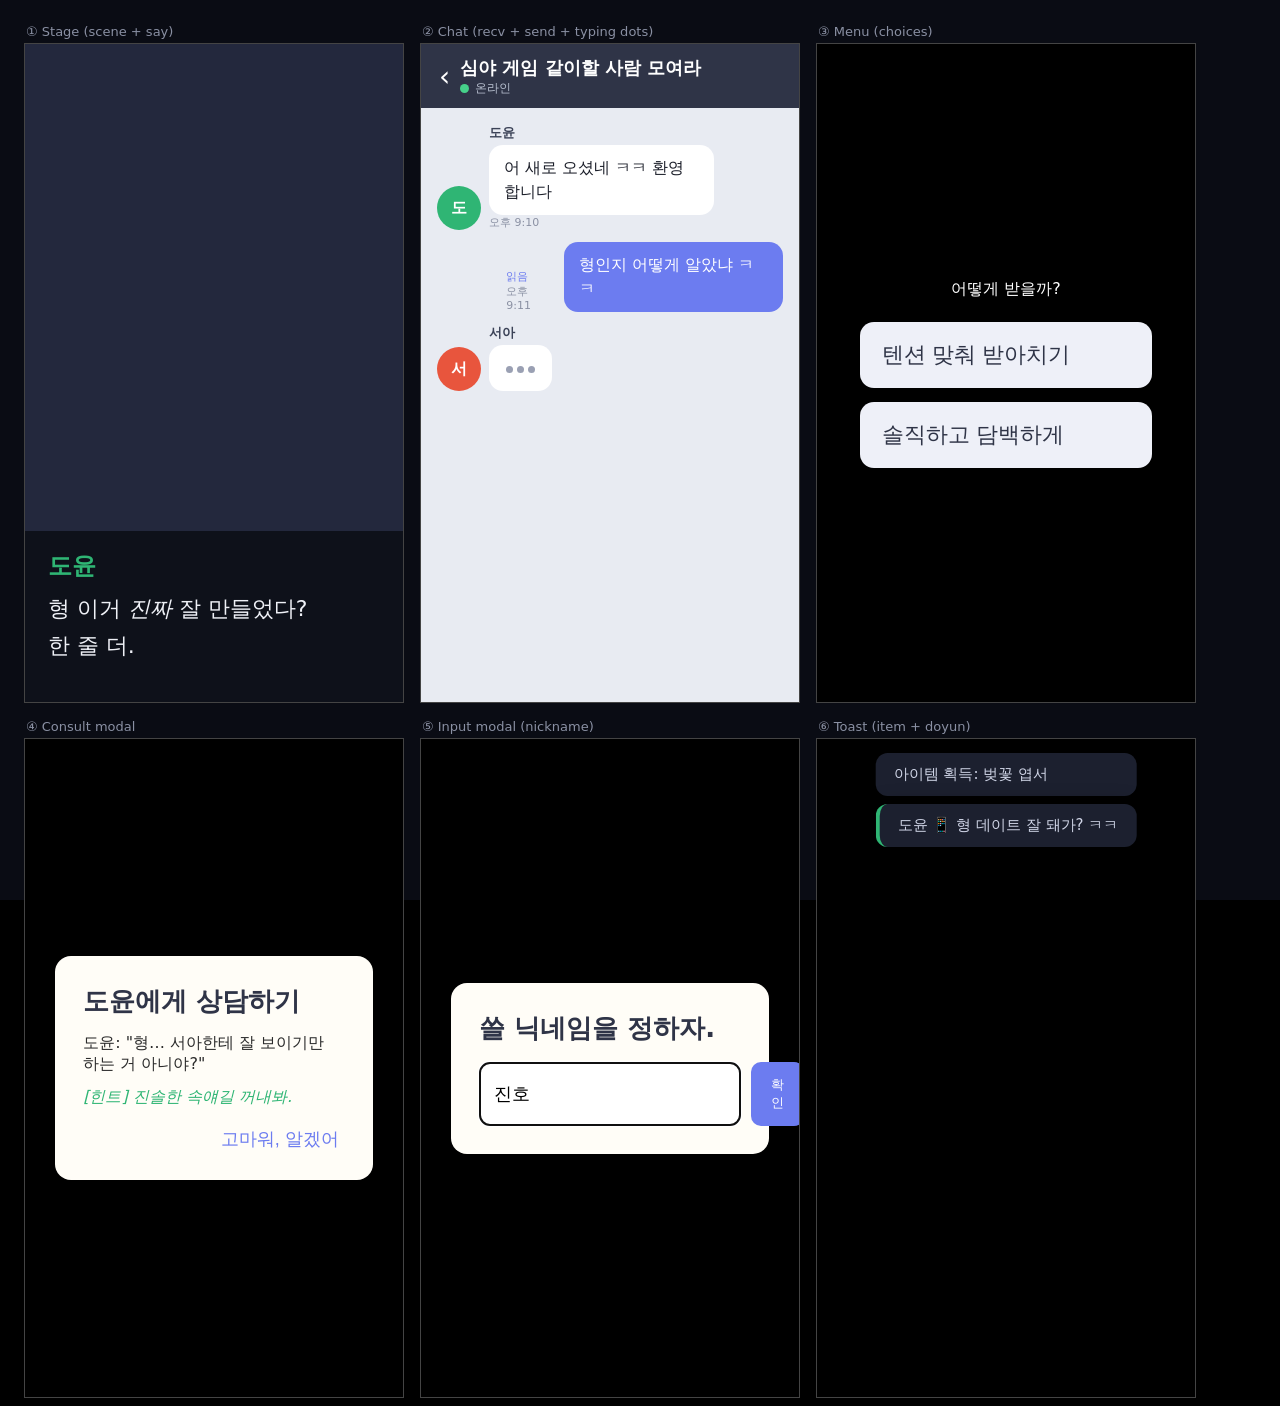
==== web/_grounding.html @ 4904e9f7 "feat(web): vercel config, README, and visual grounding harness Add deploy config (vercel.json: clean" ====
<!doctype html>
<html lang="ko">
<head>
  <meta charset="utf-8">
  <title>Visual Grounding Harness</title>
  <link rel="stylesheet" href="style.css">
  <style>
    body { background: #0a0c14; padding: 16px; }
    .harness { display: flex; flex-wrap: wrap; }
    .frame-wrap { display: inline-block; vertical-align: top; margin: 8px; }
    .frame-label { color: #8a90a3; font-size: 13px; font-family: system-ui, sans-serif;
      margin-bottom: 4px; padding-left: 2px; }
    .frame { position: relative; width: 380px; height: 660px; overflow: hidden;
      border: 1px solid #444; display: inline-block; vertical-align: top; background: #15171f; }
    /* ensure absolute children (choices/overlay/toast) stay inside the frame */
    .frame #choices, .frame #overlay { position: absolute; }
    .frame #toast { position: absolute; top: 14px; left: 50%; transform: translateX(-50%);
      width: max-content; }
  </style>
</head>
<body>
<div class="harness" id="harness"></div>

<script type="module">
import { MASIL, CHAT_AVATARS } from './src/theme.js';
import { makeStage }   from './src/ui/stage.js';
import { makeChat }    from './src/ui/chat.js';
import { makeMenu }    from './src/ui/menu.js';
import { makeOverlay } from './src/ui/overlay.js';

// ── helpers ────────────────────────────────────────────────────────────────

function makeFrame(harness, label, innerHTML) {
  const wrap = document.createElement('div');
  wrap.className = 'frame-wrap';
  const lbl = document.createElement('div');
  lbl.className = 'frame-label';
  lbl.textContent = label;
  const frame = document.createElement('div');
  frame.className = 'frame';
  frame.innerHTML = innerHTML;
  wrap.appendChild(lbl);
  wrap.appendChild(frame);
  harness.appendChild(wrap);
  return frame;
}

const harness = document.getElementById('harness');

// ── 1. Stage ───────────────────────────────────────────────────────────────
(async () => {
  const frame = makeFrame(harness, '① Stage (scene + say)', `
    <div id="stage"></div>
    <div id="textbox"><div id="name"></div><div id="line"></div></div>
  `);

  let backgrounds = { room: '#1a2a3a' };
  try {
    const ep1 = await fetch('./data/ep1.json').then(r => r.json());
    if (ep1.backgrounds) backgrounds = ep1.backgrounds;
  } catch (_) {}

  const st = makeStage(frame, backgrounds);
  st.scene({ bg: 'room' });
  // don't await — let the Promise pend; we just want the rendered state
  st.say({
    who: 'd',
    name: '도윤',
    color: '#2fb574',
    text: '형 이거 {i}진짜{/i} 잘 만들었다?{p}한 줄 더.',
  });
})();

// ── 2. Chat ────────────────────────────────────────────────────────────────
(async () => {
  const frame = makeFrame(harness, '② Chat (recv + send + typing dots)', `
    <div id="chat" class="hidden"></div>
  `);

  const c = makeChat(frame, { MASIL, CHAT_AVATARS, AVATAR_FILES: {} });
  c.open({ room: '심야 게임 같이할 사람 모여라' });
  await c.recv({ name: '도윤', text: '어 새로 오셨네 ㅋㅋ 환영합니다' });
  await c.send({ text: '형인지 어떻게 알았냐 ㅋㅋ' });
  // NOT awaited — leaves typing-dots bubble visible in the screenshot
  c.recv({ name: '서아', text: '...' });
})();

// ── 3. Menu ────────────────────────────────────────────────────────────────
(() => {
  const frame = makeFrame(harness, '③ Menu (choices)', `
    <div id="stage"></div>
    <div id="choices" class="hidden"></div>
  `);

  // don't await the returned Promise — just render
  makeMenu(frame).menu({
    prompt: '어떻게 받을까?',
    choices: ['텐션 맞춰 받아치기', '솔직하고 담백하게'],
  });
})();

// ── 4. Consult modal ───────────────────────────────────────────────────────
(() => {
  const frame = makeFrame(harness, '④ Consult modal', `
    <div id="stage"></div>
    <div id="overlay" class="hidden"></div>
    <div id="toast"></div>
  `);

  makeOverlay(frame).consult({
    who: 'seoa',
    line: '형… 서아한테 잘 보이기만 하는 거 아니야?',
    hint: '[힌트] 진솔한 속얘길 꺼내봐.',
  });
})();

// ── 5. Input modal ─────────────────────────────────────────────────────────
(() => {
  const frame = makeFrame(harness, '⑤ Input modal (nickname)', `
    <div id="stage"></div>
    <div id="choices" class="hidden"></div>
    <div id="overlay" class="hidden"></div>
  `);

  makeMenu(frame).input({ prompt: '쓸 닉네임을 정하자.', def: '진호', max: 12 });
})();

// ── 6. Toast ───────────────────────────────────────────────────────────────
(() => {
  const frame = makeFrame(harness, '⑥ Toast (item + doyun)', `
    <div id="stage"></div>
    <div id="overlay" class="hidden"></div>
    <div id="toast"></div>
  `);

  const o = makeOverlay(frame);
  o.toast({ kind: 'item',   text: '아이템 획득: 벚꽃 엽서' });
  o.toast({ kind: 'doyun',  text: '형 데이트 잘 돼가? ㅋㅋ' });
})();
</script>
</body>
</html>
---- web/style.css ----
:root { --bg:#15171f; --ink:#eef0f6; }
* { box-sizing: border-box; margin: 0; }
html, body { height: 100%; background:#000; color:var(--ink);
  font-family: "Pretendard", system-ui, "Apple SD Gothic Neo", "Malgun Gothic", sans-serif; }
#game { position: relative; width: 100vw; height: 100vh; max-width: calc(100vh * 16 / 9);
  margin: 0 auto; overflow: hidden; }
#stage { position:absolute; inset:0; transition: background-color .4s ease; background:#000; }
.hidden { display:none !important; }
#textbox { position:absolute; left:0; right:0; bottom:0; min-height:26%;
  background:#0b0d14d9; padding: 5% 6% 6%; cursor:pointer; }
#name { font-weight:700; font-size: clamp(16px,2.6vw,24px); margin-bottom:.4em; }
#line { font-size: clamp(15px,2.4vw,22px); line-height:1.65; white-space:pre-wrap; }
#choices { position:absolute; inset:0; display:flex; flex-direction:column; justify-content:center;
  align-items:center; gap:14px; background:#0008; padding:8%; }
#choices button { width:min(680px,92%); padding:18px 22px; font-size: clamp(15px,2.3vw,22px);
  border:0; border-radius:14px; background:#eef0f8; color:#2f3447; cursor:pointer; text-align:left; }
#choices button:hover { background:#dfe3f6; }
#toast { position:absolute; top:14px; left:50%; transform:translateX(-50%); display:flex;
  flex-direction:column; gap:8px; pointer-events:none; z-index:90; }
.toast-item { background:#1f2333ee; color:#cfd4e6; padding:12px 18px; border-radius:12px;
  font-size:15px; box-shadow:0 6px 24px #0007; }
.toast-doyun { border-left:4px solid #2fb574; }

/* ── Task 10: 마실 채팅 UI ── */
#chat { position:absolute; inset:0; background:#e8ebf2; display:flex; flex-direction:column; z-index:50; }
#chat .topbar { height:64px; background:#2f3447; color:#fff; display:flex; align-items:center;
  gap:10px; padding:0 18px; flex:0 0 auto; }
#chat .topbar .room { font-weight:700; font-size:18px; }
#chat .topbar .sub { color:#b8c0d0; font-size:12px; display:flex; align-items:center; gap:6px; }
#chat .topbar .dot { width:9px; height:9px; border-radius:50%; background:#46d18a; display:inline-block; }
#chat .log { flex:1 1 auto; overflow-y:auto; padding:16px; display:flex; flex-direction:column; gap:12px; }
.bubble-row { display:flex; gap:8px; align-items:flex-end; max-width:80%; }
.bubble-row.left { align-self:flex-start; }
.bubble-row.right { align-self:flex-end; flex-direction:row-reverse; }
.avatar { width:44px; height:44px; border-radius:50%; flex:0 0 auto; display:flex;
  align-items:center; justify-content:center; color:#fff; font-weight:700; background-size:cover; }
.bubble { padding:11px 15px; border-radius:14px; font-size:16px; line-height:1.5; word-break:break-word; }
.left .bubble { background:#fff; color:#1c1f2a; }
.right .bubble { background:#6c7cf0; color:#fff; }
.meta { font-size:11px; color:#8a90a3; align-self:flex-end; }
.right .meta .read { color:#6c7cf0; }
.sender { font-size:13px; color:#3b4257; font-weight:700; margin-bottom:3px; }
.typing span { display:inline-block; width:7px; height:7px; margin:0 2px; border-radius:50%;
  background:#9aa0b3; animation: blink 1.2s infinite; }
.typing span:nth-child(2){animation-delay:.18s} .typing span:nth-child(3){animation-delay:.36s}
@keyframes blink { 0%,100%{opacity:.35} 50%{opacity:1} }

/* ── Task 11: 모달/입력/오버레이 UI ── */
#overlay { position:absolute; inset:0; background:#000a; display:flex; align-items:center;
  justify-content:center; z-index:70; padding:8%; }
.modal { background:#fffdf7; color:#2b2b2b; border-radius:16px; padding:28px; max-width:760px; width:100%; }
.modal h3 { color:#2f3447; margin-bottom:14px; font-size:clamp(18px,3vw,26px); }
.modal .hint { color:#2fb574; font-style:italic; margin-top:12px; white-space:pre-wrap; }
.modal .close { margin-top:18px; float:right; border:0; background:none; color:#6c7cf0;
  font-size:18px; cursor:pointer; }
.input-row { display:flex; gap:10px; margin-top:16px; }
.input-row input { flex:1; padding:14px; font-size:18px; border:1px solid #ccd; border-radius:10px; }
.input-row button { padding:14px 20px; border:0; border-radius:10px; background:#6c7cf0; color:#fff; cursor:pointer; }
.map-interstitial { background:#1b1f2e; color:#cfd4e6; text-align:center; }
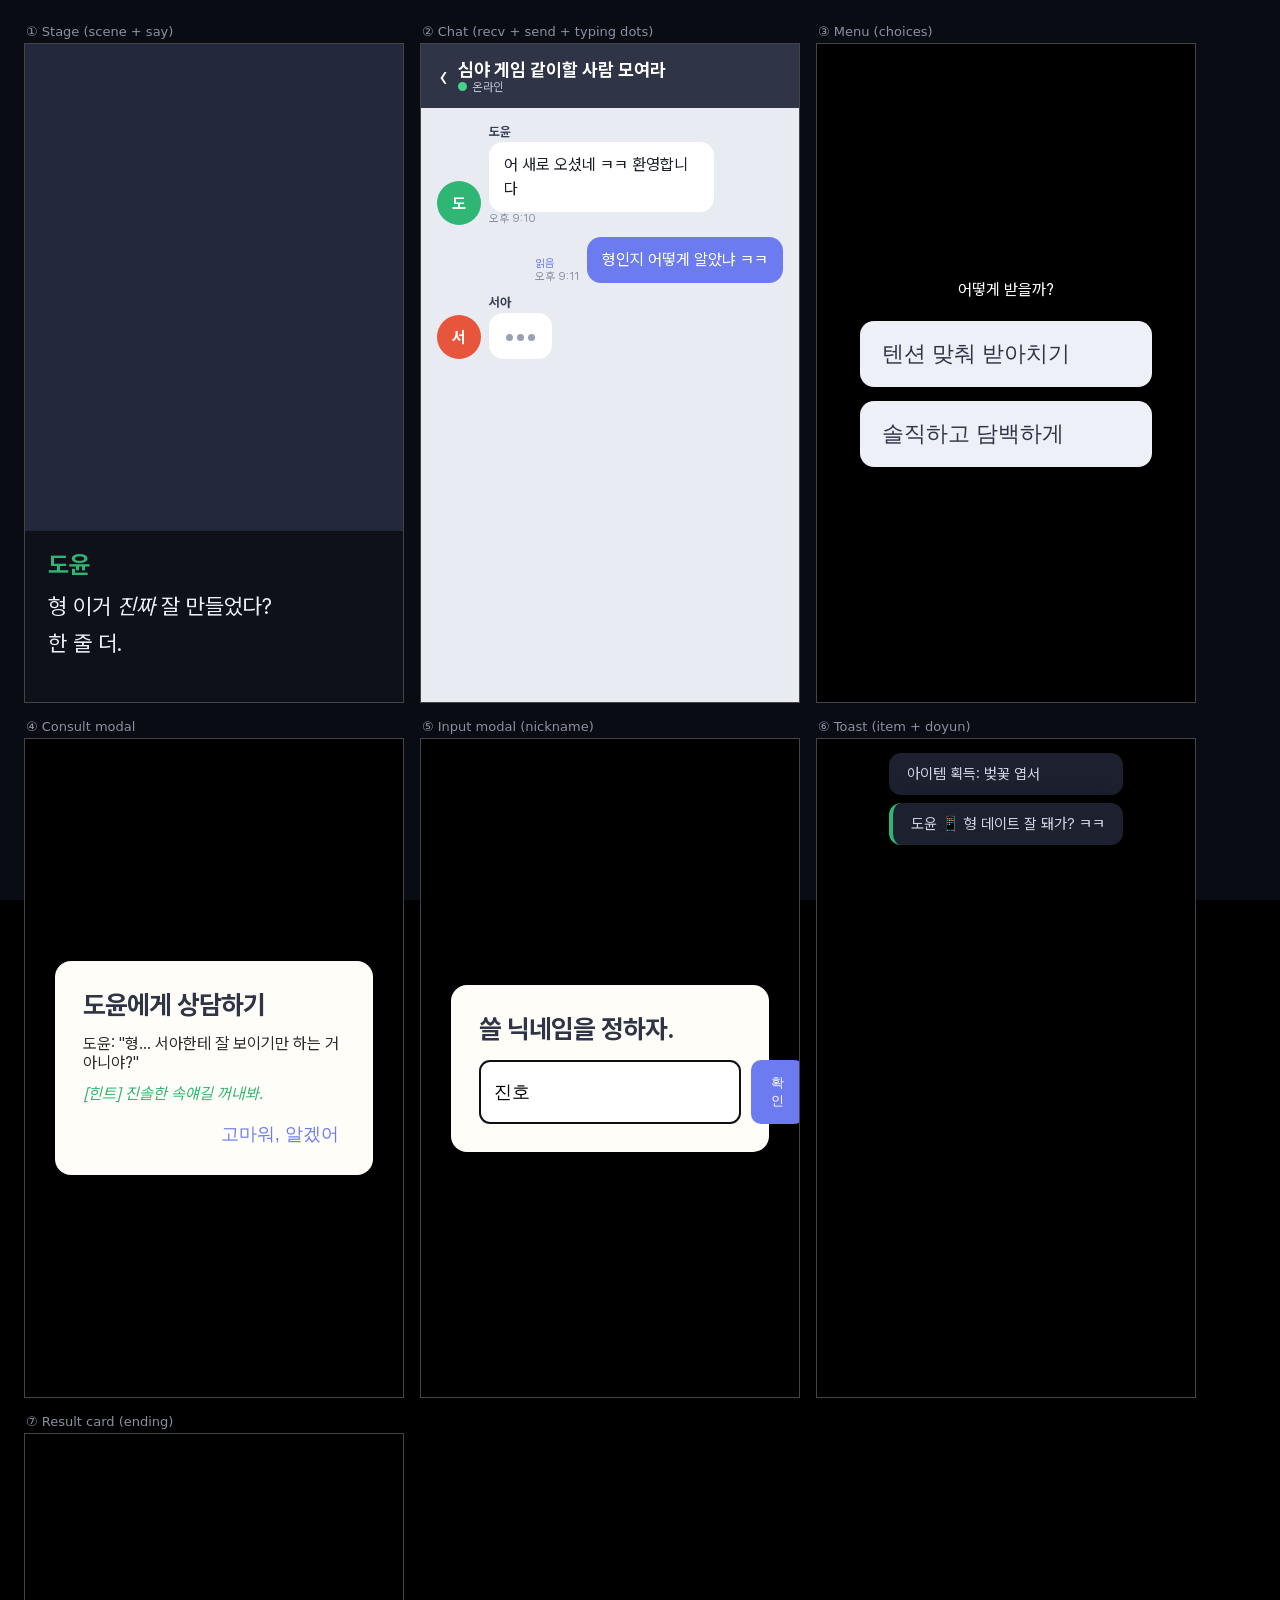
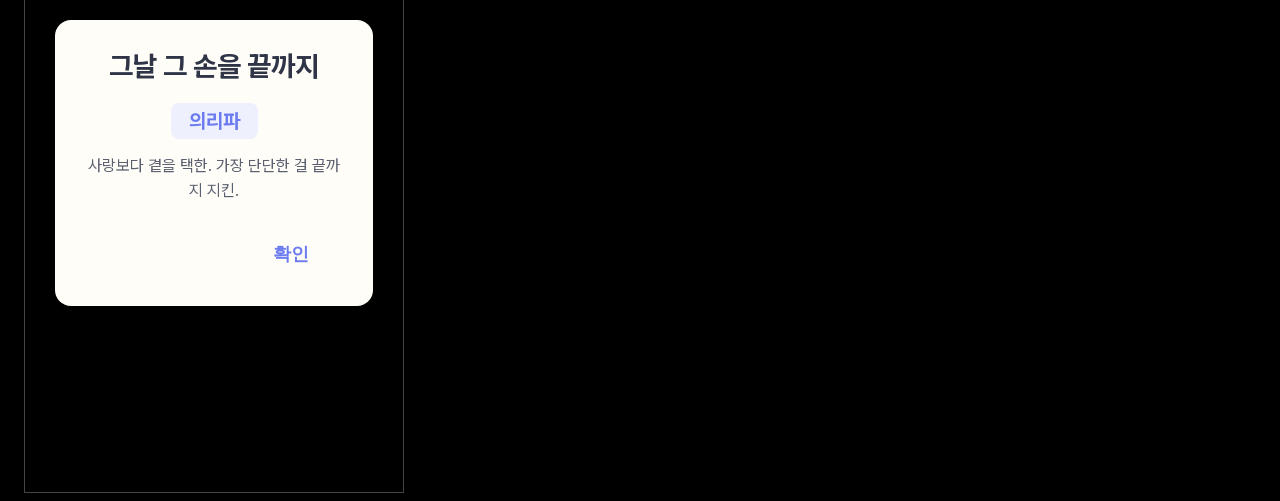
==== commit 4b538718: "feat(web): full-story grounding (result_card frame) + README milestone-2 update" ====
--- a/web/_grounding.html
+++ b/web/_grounding.html
@@ -137,6 +137,20 @@
   o.toast({ kind: 'item',   text: '아이템 획득: 벚꽃 엽서' });
   o.toast({ kind: 'doyun',  text: '형 데이트 잘 돼가? ㅋㅋ' });
 })();
+
+// ── 7. Result card (ending) ──────────────────────────────────────────────────
+(() => {
+  const frame = makeFrame(harness, '⑦ Result card (ending)', `
+    <div id="stage"></div>
+    <div id="overlay" class="hidden"></div>
+  `);
+
+  makeOverlay(frame).callScreen({
+    name: 'result_card',
+    title: '그날 그 손을 끝까지',
+    type: ['의리파', '사랑보다 곁을 택한. 가장 단단한 걸 끝까지 지킨.'],
+  });
+})();
 </script>
 </body>
 </html>
--- a/web/style.css
+++ b/web/style.css
@@ -1,3 +1,12 @@
+/* ── Pretendard variable font — self-hosted woff2 (SIL OFL 1.1, see fonts/OFL.txt) ── */
+@font-face {
+  font-family: "Pretendard";
+  src: url("fonts/PretendardVariable.woff2") format("woff2-variations");
+  font-weight: 100 900;
+  font-style: normal;
+  font-display: swap;
+}
+
 :root { --bg:#15171f; --ink:#eef0f6; }
 * { box-sizing: border-box; margin: 0; }
 html, body { height: 100%; background:#000; color:var(--ink);
@@ -57,3 +66,17 @@
 .input-row input { flex:1; padding:14px; font-size:18px; border:1px solid #ccd; border-radius:10px; }
 .input-row button { padding:14px 20px; border:0; border-radius:10px; background:#6c7cf0; color:#fff; cursor:pointer; }
 .map-interstitial { background:#1b1f2e; color:#cfd4e6; text-align:center; }
+
+/* ── Task 5: result_card 엔딩 모달 ── */
+.result-card { text-align:center; max-width:560px; }
+.result-card__title { font-size:clamp(22px,4vw,28px); font-weight:700; color:#2f3447;
+  margin-bottom:18px; line-height:1.3; }
+.result-card__type-label { display:inline-block; font-size:clamp(16px,2.8vw,20px);
+  font-weight:700; color:#6c7cf0; background:#eef0fd; border-radius:8px;
+  padding:6px 18px; margin-bottom:14px; }
+.result-card__desc { font-size:clamp(14px,2.2vw,16px); color:#5a6070; line-height:1.6;
+  white-space:pre-wrap; margin-bottom:8px; }
+.result-card__close { display:block; margin:20px auto 0; padding:12px 36px;
+  border:0; border-radius:10px; background:#6c7cf0; color:#fff;
+  font-size:16px; font-weight:700; cursor:pointer; }
+.result-card__close:hover { background:#5a6ae0; }
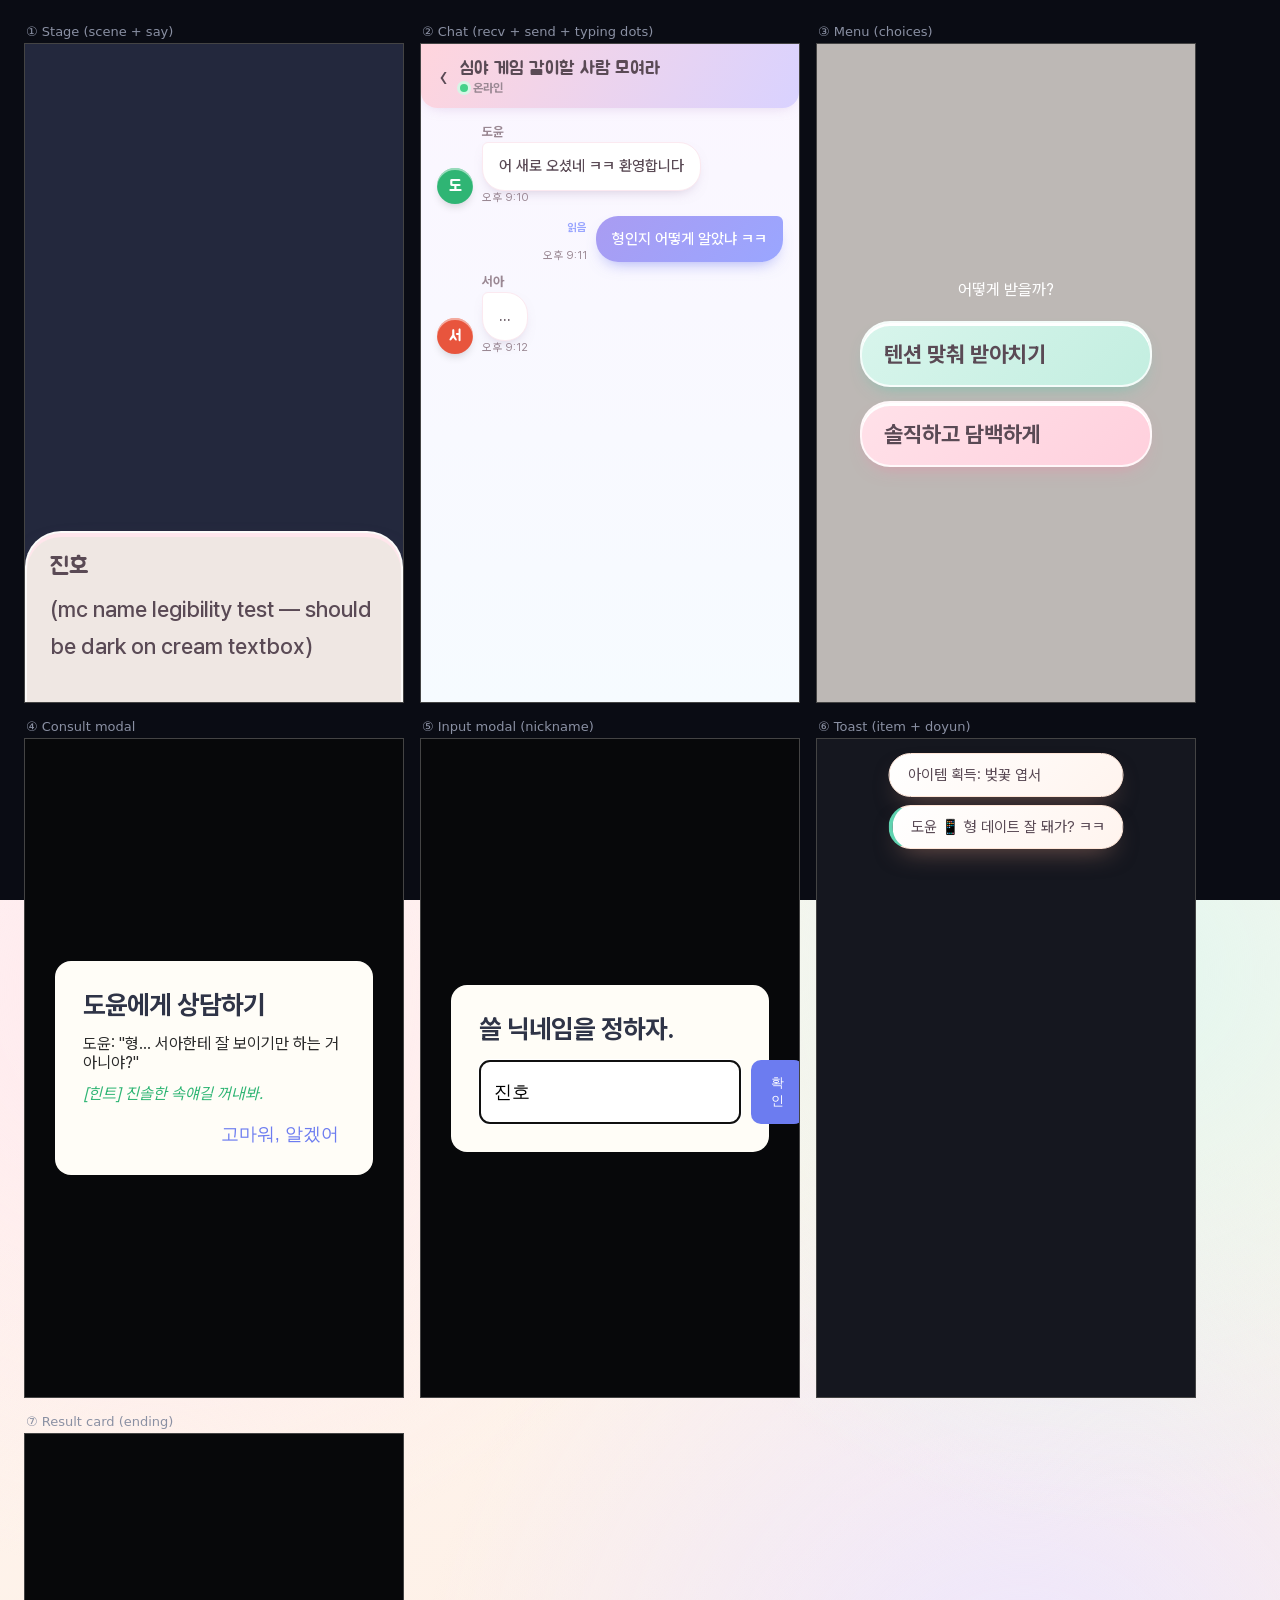
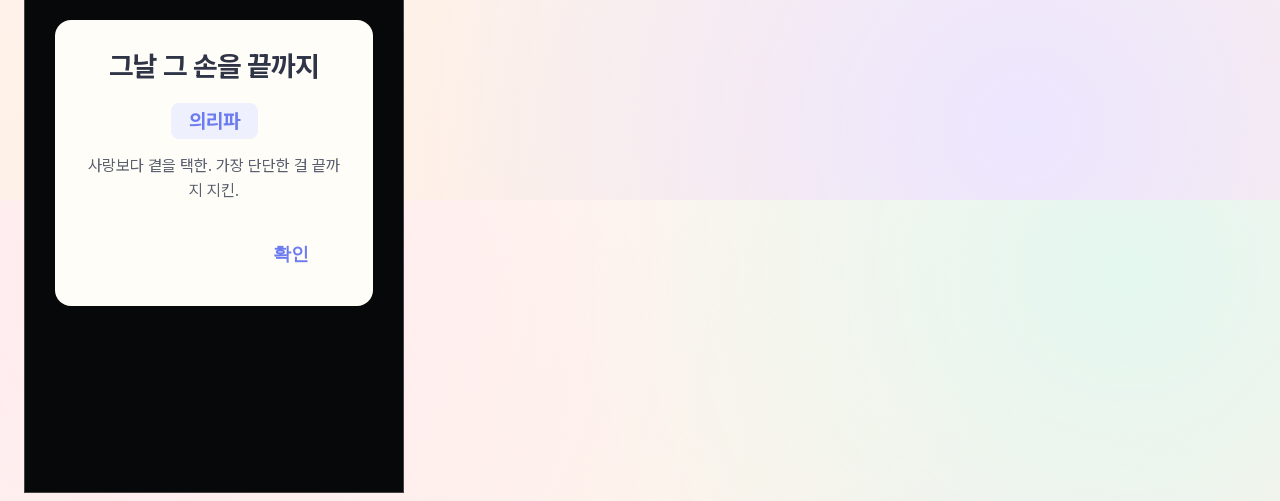
==== commit 406c9b26: "feat(ui): pastel chat + legible name guard" ====
--- a/web/_grounding.html
+++ b/web/_grounding.html
@@ -63,11 +63,12 @@
   const st = makeStage(frame, backgrounds);
   st.scene({ bg: 'room' });
   // don't await — let the Promise pend; we just want the rendered state
+  // Use mc (light color #cfd4e6) to verify luminance guard makes name legible
   st.say({
-    who: 'd',
-    name: '도윤',
-    color: '#2fb574',
-    text: '형 이거 {i}진짜{/i} 잘 만들었다?{p}한 줄 더.',
+    who: 'mc',
+    name: '진호',
+    color: '#cfd4e6',
+    text: '(mc name legibility test — should be dark on cream textbox)',
   });
 })();
 
--- a/web/style.css
+++ b/web/style.css
@@ -1,3 +1,12 @@
+/* ── Jua display font — self-hosted woff2 (SIL OFL 1.1, see fonts/OFL-Jua.txt) ── */
+@font-face {
+  font-family: "Jua";
+  src: url("fonts/Jua.woff2") format("woff2");
+  font-weight: 400;
+  font-style: normal;
+  font-display: swap;
+}
+
 /* ── Pretendard variable font — self-hosted woff2 (SIL OFL 1.1, see fonts/OFL.txt) ── */
 @font-face {
   font-family: "Pretendard";
@@ -7,52 +16,281 @@
   font-display: swap;
 }
 
-:root { --bg:#15171f; --ink:#eef0f6; }
+/* ── Pastel design tokens ── */
+:root {
+  /* Palette */
+  --cream: #fff7f0;
+  --cream2: #fdeee4;
+  --blush: #ffd5dd;
+  --blush-deep: #ff9eb3;
+  --mint: #bfeede;
+  --mint-deep: #5fd3b0;
+  --track: #7fdcc0;
+  --lav: #d9d2ff;
+  --lav-deep: #a99cf2;
+  --peach: #ffd9b8;
+  --ink: #5a4a55;
+  --ink-soft: #9a8893;
+  --send: #9aa6ff;
+  --send-grad: #c6ccff;
+  --online: #46d18a;
+
+  /* Typography */
+  --font-display: "Jua", sans-serif;
+  --font-body: "Pretendard", system-ui, "Apple SD Gothic Neo", "Malgun Gothic", sans-serif;
+
+  /* Radii */
+  --r-sm: 14px;
+  --r-md: 22px;
+  --r-lg: 30px;
+  --r-xl: 36px;
+  --r-pill: 999px;
+
+  /* Shadows */
+  --shadow-card: 0 18px 40px -18px rgba(180,140,160,.45), 0 4px 0 #ffe6ec inset;
+  --shadow-hero: 0 22px 46px -20px rgba(160,140,200,.5), 0 5px 0 #ffffff inset;
+  --shadow-btn:  0 9px 18px -10px rgba(255,120,160,.5), 0 3px 0 #fff inset;
+  --shadow-btn-hover: 0 14px 24px -10px rgba(255,100,140,.65), 0 3px 0 #fff inset;
+}
+
 * { box-sizing: border-box; margin: 0; }
-html, body { height: 100%; background:#000; color:var(--ink);
-  font-family: "Pretendard", system-ui, "Apple SD Gothic Neo", "Malgun Gothic", sans-serif; }
-#game { position: relative; width: 100vw; height: 100vh; max-width: calc(100vh * 16 / 9);
-  margin: 0 auto; overflow: hidden; }
-#stage { position:absolute; inset:0; transition: background-color .4s ease; background:#000; }
-.hidden { display:none !important; }
-#textbox { position:absolute; left:0; right:0; bottom:0; min-height:26%;
-  background:#0b0d14d9; padding: 5% 6% 6%; cursor:pointer; }
-#name { font-weight:700; font-size: clamp(16px,2.6vw,24px); margin-bottom:.4em; }
-#line { font-size: clamp(15px,2.4vw,22px); line-height:1.65; white-space:pre-wrap; }
-#choices { position:absolute; inset:0; display:flex; flex-direction:column; justify-content:center;
-  align-items:center; gap:14px; background:#0008; padding:8%; }
-#choices button { width:min(680px,92%); padding:18px 22px; font-size: clamp(15px,2.3vw,22px);
-  border:0; border-radius:14px; background:#eef0f8; color:#2f3447; cursor:pointer; text-align:left; }
-#choices button:hover { background:#dfe3f6; }
-#toast { position:absolute; top:14px; left:50%; transform:translateX(-50%); display:flex;
-  flex-direction:column; gap:8px; pointer-events:none; z-index:90; }
-.toast-item { background:#1f2333ee; color:#cfd4e6; padding:12px 18px; border-radius:12px;
-  font-size:15px; box-shadow:0 6px 24px #0007; }
-.toast-doyun { border-left:4px solid #2fb574; }
-
-/* ── Task 10: 마실 채팅 UI ── */
-#chat { position:absolute; inset:0; background:#e8ebf2; display:flex; flex-direction:column; z-index:50; }
-#chat .topbar { height:64px; background:#2f3447; color:#fff; display:flex; align-items:center;
-  gap:10px; padding:0 18px; flex:0 0 auto; }
-#chat .topbar .room { font-weight:700; font-size:18px; }
-#chat .topbar .sub { color:#b8c0d0; font-size:12px; display:flex; align-items:center; gap:6px; }
-#chat .topbar .dot { width:9px; height:9px; border-radius:50%; background:#46d18a; display:inline-block; }
-#chat .log { flex:1 1 auto; overflow-y:auto; padding:16px; display:flex; flex-direction:column; gap:12px; }
-.bubble-row { display:flex; gap:8px; align-items:flex-end; max-width:80%; }
-.bubble-row.left { align-self:flex-start; }
-.bubble-row.right { align-self:flex-end; flex-direction:row-reverse; }
-.avatar { width:44px; height:44px; border-radius:50%; flex:0 0 auto; display:flex;
-  align-items:center; justify-content:center; color:#fff; font-weight:700; background-size:cover; }
-.bubble { padding:11px 15px; border-radius:14px; font-size:16px; line-height:1.5; word-break:break-word; }
-.left .bubble { background:#fff; color:#1c1f2a; }
-.right .bubble { background:#6c7cf0; color:#fff; }
-.meta { font-size:11px; color:#8a90a3; align-self:flex-end; }
-.right .meta .read { color:#6c7cf0; }
-.sender { font-size:13px; color:#3b4257; font-weight:700; margin-bottom:3px; }
-.typing span { display:inline-block; width:7px; height:7px; margin:0 2px; border-radius:50%;
-  background:#9aa0b3; animation: blink 1.2s infinite; }
-.typing span:nth-child(2){animation-delay:.18s} .typing span:nth-child(3){animation-delay:.36s}
-@keyframes blink { 0%,100%{opacity:.35} 50%{opacity:1} }
+
+html, body {
+  height: 100%;
+  background:
+    radial-gradient(circle at 12% 10%, #ffe9ef 0%, transparent 42%),
+    radial-gradient(circle at 88% 8%,  #e3f7ef 0%, transparent 40%),
+    radial-gradient(circle at 80% 92%, #ece6ff 0%, transparent 46%),
+    linear-gradient(160deg, var(--cream) 0%, var(--cream2) 100%);
+  color: var(--ink);
+  font-family: var(--font-body);
+  -webkit-font-smoothing: antialiased;
+}
+
+#game {
+  position: relative;
+  width: 100vw;
+  height: 100vh;
+  max-width: calc(100vh * 16 / 9);
+  margin: 0 auto;
+  overflow: hidden;
+}
+
+#stage {
+  position: absolute;
+  inset: 0;
+  transition: background-color .4s ease;
+  background: transparent;
+}
+
+.hidden { display: none !important; }
+
+/* ── Textbox (대사창) — pastel soft card ── */
+#textbox {
+  position: absolute;
+  left: 0; right: 0; bottom: 0;
+  min-height: 26%;
+  background: rgba(255,247,240,.93);
+  backdrop-filter: blur(12px);
+  -webkit-backdrop-filter: blur(12px);
+  padding: 5% 6% 6%;
+  cursor: pointer;
+  border-radius: var(--r-xl) var(--r-xl) 0 0;
+  box-shadow: var(--shadow-card);
+  border: 2px solid rgba(255,255,255,.8);
+  border-bottom: none;
+}
+
+/* ── Name label — Jua display, keeps character colour ── */
+#name {
+  font-family: var(--font-display);
+  font-weight: 400;
+  font-size: clamp(16px, 2.6vw, 24px);
+  margin-bottom: .4em;
+  /* character colour set inline by stage.js — preserved */
+}
+
+/* ── Dialogue line — Pretendard body, readable ink ── */
+#line {
+  font-family: var(--font-body);
+  font-size: clamp(15px, 2.4vw, 22px);
+  line-height: 1.65;
+  white-space: pre-wrap;
+  color: var(--ink);
+  font-weight: 500;
+}
+
+/* ── Choices — pastel pill buttons ── */
+#choices {
+  position: absolute;
+  inset: 0;
+  display: flex;
+  flex-direction: column;
+  justify-content: center;
+  align-items: center;
+  gap: 14px;
+  background: rgba(255,247,240,.72);
+  backdrop-filter: blur(10px);
+  -webkit-backdrop-filter: blur(10px);
+  padding: 8%;
+}
+
+#choices button {
+  width: min(680px, 92%);
+  padding: 18px 22px;
+  font-size: clamp(15px, 2.3vw, 22px);
+  font-family: var(--font-body);
+  font-weight: 700;
+  border: 2px solid rgba(255,255,255,.8);
+  border-radius: var(--r-lg);
+  background: linear-gradient(135deg, #ffe1e9, #ffd0dd);
+  color: var(--ink);
+  cursor: pointer;
+  text-align: left;
+  box-shadow: var(--shadow-btn);
+  transition: transform .12s ease, box-shadow .12s ease;
+}
+
+#choices button:nth-child(even) {
+  background: linear-gradient(135deg, #d8f5ec, #c3eee0);
+  box-shadow: 0 9px 18px -10px rgba(90,200,170,.7), 0 3px 0 #fff inset;
+}
+
+#choices button:hover {
+  transform: translateY(-3px);
+  box-shadow: var(--shadow-btn-hover);
+}
+
+#choices button:nth-child(even):hover {
+  box-shadow: 0 14px 24px -10px rgba(70,190,160,.8), 0 3px 0 #fff inset;
+}
+
+/* ── Toast notifications ── */
+#toast {
+  position: absolute;
+  top: 14px;
+  left: 50%;
+  transform: translateX(-50%);
+  display: flex;
+  flex-direction: column;
+  gap: 8px;
+  pointer-events: none;
+  z-index: 90;
+}
+
+.toast-item {
+  background: linear-gradient(135deg, #fff, #fff4ee);
+  color: var(--ink);
+  padding: 12px 18px;
+  border-radius: var(--r-md);
+  font-size: 15px;
+  box-shadow: 0 12px 26px -12px rgba(200,140,120,.6);
+  border: 1.5px solid #ffe6d8;
+}
+
+.toast-doyun { border-left: 4px solid var(--mint-deep); }
+
+/* ── Task 10: 마실 채팅 UI — pastel refresh ── */
+#chat {
+  position: absolute; inset: 0; z-index: 50;
+  display: flex; flex-direction: column;
+  background: linear-gradient(180deg, #fbf6ff 0%, #f6fbff 100%);
+}
+
+/* Topbar: blush→lav gradient, Jua room name, online dot */
+#chat .topbar {
+  flex: 0 0 auto;
+  padding: 0 18px;
+  height: 64px;
+  display: flex; align-items: center; gap: 12px;
+  background: linear-gradient(120deg, var(--blush), var(--lav));
+  border-radius: 0 0 16px 16px;
+  box-shadow: 0 4px 14px -6px rgba(180,140,200,.4);
+}
+#chat .topbar .room {
+  font-family: var(--font-display);
+  font-size: 18px;
+  color: var(--ink);
+}
+#chat .topbar .sub {
+  font-size: 12px; color: var(--ink-soft);
+  display: flex; align-items: center; gap: 5px;
+  font-weight: 700;
+}
+#chat .topbar .dot {
+  width: 8px; height: 8px; border-radius: 50%;
+  background: var(--online);
+  box-shadow: 0 0 0 3px #d6f6e6;
+  display: inline-block;
+}
+
+/* Log area */
+#chat .log {
+  flex: 1 1 auto; overflow-y: auto;
+  padding: 16px; display: flex; flex-direction: column; gap: 12px;
+}
+
+/* Bubble rows */
+.bubble-row { display: flex; gap: 9px; align-items: flex-end; max-width: 80%; }
+.bubble-row.left  { align-self: flex-start; }
+.bubble-row.right { align-self: flex-end; flex-direction: row-reverse; }
+
+/* Avatar: Jua initial, character accent bg, soft shadow + inset highlight */
+.avatar {
+  width: 36px; height: 36px; border-radius: 50%; flex: 0 0 auto;
+  display: flex; align-items: center; justify-content: center;
+  font-family: var(--font-display); color: #fff; font-size: 16px;
+  background-size: cover;
+  box-shadow: 0 5px 10px -3px rgba(0,0,0,.18), 0 2px 0 rgba(255,255,255,.5) inset;
+}
+
+/* Recv bubble: white/cream, asymmetric 6/22, ink text */
+.bubble {
+  padding: 12px 16px;
+  font-size: 15px; line-height: 1.5; font-weight: 500;
+  word-break: break-word;
+  position: relative;
+}
+.left .bubble {
+  background: #fff;
+  color: var(--ink);
+  border-radius: 6px 22px 22px 22px;
+  box-shadow: 0 6px 14px -8px rgba(150,120,160,.5);
+  border: 1.5px solid #fbe9f0;
+}
+
+/* Send bubble: --send→--send-grad gradient, white text, asymmetric 22/6 */
+.right .bubble {
+  background: linear-gradient(135deg, var(--lav-deep), var(--send));
+  color: #fff;
+  border-radius: 22px 6px 22px 22px;
+  box-shadow: 0 8px 16px -8px rgba(120,130,240,.7);
+  border: none;
+}
+
+/* Meta: timestamps, read receipt */
+.meta {
+  font-size: 11px; color: var(--ink-soft);
+  align-self: flex-end; display: flex; flex-direction: column; gap: 2px;
+}
+.right .meta { align-items: flex-end; }
+.right .meta .read { color: var(--send); font-weight: 700; }
+
+/* Sender name above recv bubble */
+.sender {
+  font-size: 13px; color: var(--ink-soft);
+  font-weight: 700; margin-bottom: 3px;
+}
+
+/* Typing dots: pastel tone animation */
+.typing span {
+  display: inline-block; width: 7px; height: 7px; margin: 0 2px;
+  border-radius: 50%; background: var(--lav-deep);
+  animation: blink 1.2s infinite;
+}
+.typing span:nth-child(2) { animation-delay: .18s; }
+.typing span:nth-child(3) { animation-delay: .36s; }
+@keyframes blink { 0%,100% { opacity: .35 } 50% { opacity: 1 } }
 
 /* ── Task 11: 모달/입력/오버레이 UI ── */
 #overlay { position:absolute; inset:0; background:#000a; display:flex; align-items:center;
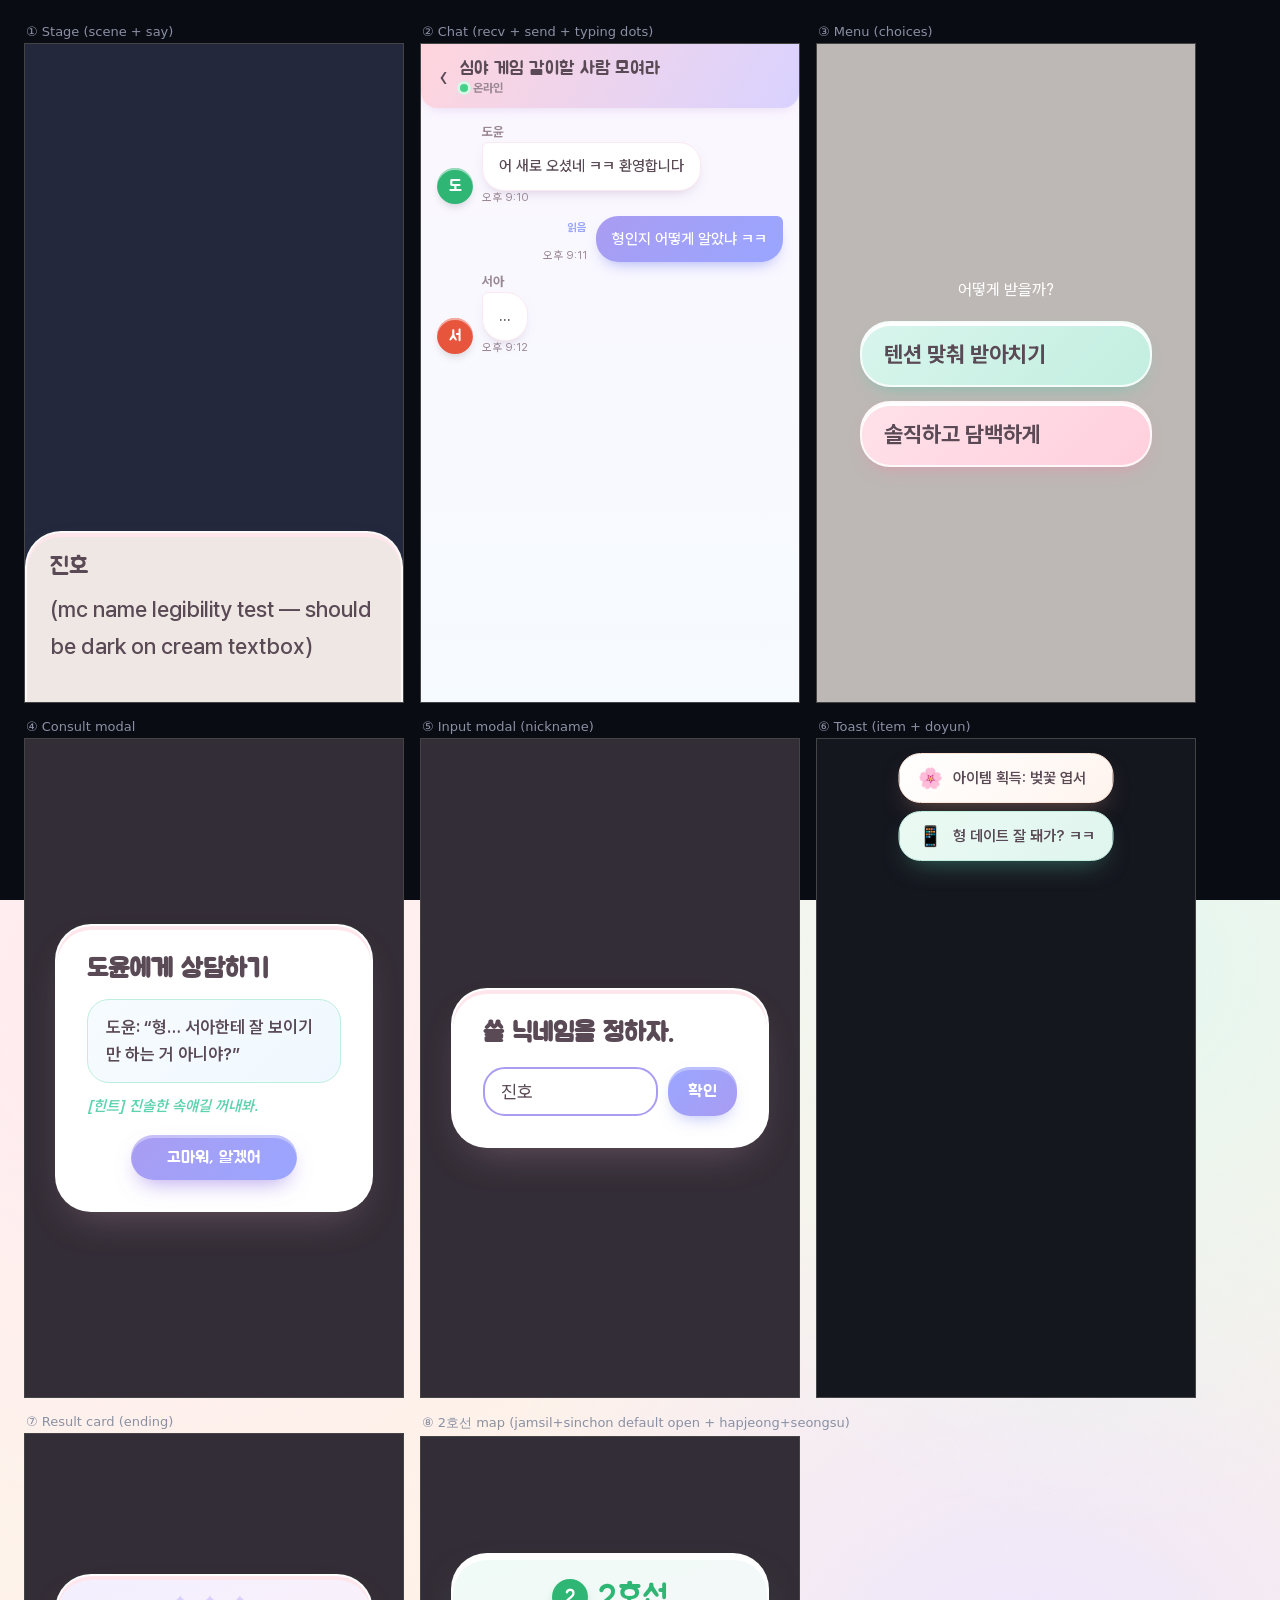
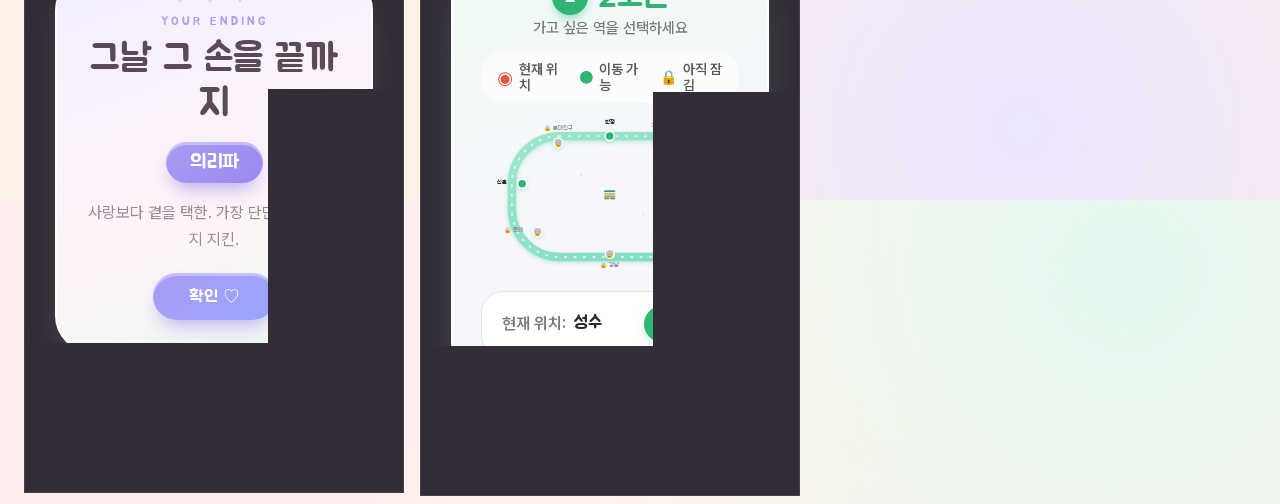
==== commit 5d064fcc: "feat(ui): 2호선 candy-loop map + call_screen wiring - web/src/ui/map.js (new): makeMap() renders SVG c" ====
--- a/web/_grounding.html
+++ b/web/_grounding.html
@@ -27,6 +27,7 @@
 import { makeChat }    from './src/ui/chat.js';
 import { makeMenu }    from './src/ui/menu.js';
 import { makeOverlay } from './src/ui/overlay.js';
+import { makeMap }     from './src/ui/map.js';
 
 // ── helpers ────────────────────────────────────────────────────────────────
 
@@ -152,6 +153,26 @@
     type: ['의리파', '사랑보다 곁을 택한. 가장 단단한 걸 끝까지 지킨.'],
   });
 })();
+
+// ── 8. 2호선 캔디 루프 맵 ─────────────────────────────────────────────────────
+(() => {
+  const frame = makeFrame(harness, '⑧ 2호선 map (jamsil+sinchon default open + hapjeong+seongsu)', `
+    <div id="stage"></div>
+    <div id="overlay" class="hidden"></div>
+    <div id="toast"></div>
+  `);
+
+  // Seed: some unlocked stations; currentStation = last = seongsu
+  const fakeState = {
+    vars: {
+      __stations: ['jamsil', 'sinchon', 'hapjeong', 'seongsu'],
+    },
+  };
+
+  const mapInst = makeMap(frame, { sys: null, state: fakeState });
+  // show() returns a Promise (resolves on close) — don't await, just let it render
+  mapInst.show();
+})();
 </script>
 </body>
 </html>
--- a/web/style.css
+++ b/web/style.css
@@ -165,31 +165,6 @@
   box-shadow: 0 14px 24px -10px rgba(70,190,160,.8), 0 3px 0 #fff inset;
 }
 
-/* ── Toast notifications ── */
-#toast {
-  position: absolute;
-  top: 14px;
-  left: 50%;
-  transform: translateX(-50%);
-  display: flex;
-  flex-direction: column;
-  gap: 8px;
-  pointer-events: none;
-  z-index: 90;
-}
-
-.toast-item {
-  background: linear-gradient(135deg, #fff, #fff4ee);
-  color: var(--ink);
-  padding: 12px 18px;
-  border-radius: var(--r-md);
-  font-size: 15px;
-  box-shadow: 0 12px 26px -12px rgba(200,140,120,.6);
-  border: 1.5px solid #ffe6d8;
-}
-
-.toast-doyun { border-left: 4px solid var(--mint-deep); }
-
 /* ── Task 10: 마실 채팅 UI — pastel refresh ── */
 #chat {
   position: absolute; inset: 0; z-index: 50;
@@ -292,29 +267,343 @@
 .typing span:nth-child(3) { animation-delay: .36s; }
 @keyframes blink { 0%,100% { opacity: .35 } 50% { opacity: 1 } }
 
-/* ── Task 11: 모달/입력/오버레이 UI ── */
-#overlay { position:absolute; inset:0; background:#000a; display:flex; align-items:center;
-  justify-content:center; z-index:70; padding:8%; }
-.modal { background:#fffdf7; color:#2b2b2b; border-radius:16px; padding:28px; max-width:760px; width:100%; }
-.modal h3 { color:#2f3447; margin-bottom:14px; font-size:clamp(18px,3vw,26px); }
-.modal .hint { color:#2fb574; font-style:italic; margin-top:12px; white-space:pre-wrap; }
-.modal .close { margin-top:18px; float:right; border:0; background:none; color:#6c7cf0;
-  font-size:18px; cursor:pointer; }
-.input-row { display:flex; gap:10px; margin-top:16px; }
-.input-row input { flex:1; padding:14px; font-size:18px; border:1px solid #ccd; border-radius:10px; }
-.input-row button { padding:14px 20px; border:0; border-radius:10px; background:#6c7cf0; color:#fff; cursor:pointer; }
-.map-interstitial { background:#1b1f2e; color:#cfd4e6; text-align:center; }
-
-/* ── Task 5: result_card 엔딩 모달 ── */
-.result-card { text-align:center; max-width:560px; }
-.result-card__title { font-size:clamp(22px,4vw,28px); font-weight:700; color:#2f3447;
-  margin-bottom:18px; line-height:1.3; }
-.result-card__type-label { display:inline-block; font-size:clamp(16px,2.8vw,20px);
-  font-weight:700; color:#6c7cf0; background:#eef0fd; border-radius:8px;
-  padding:6px 18px; margin-bottom:14px; }
-.result-card__desc { font-size:clamp(14px,2.2vw,16px); color:#5a6070; line-height:1.6;
-  white-space:pre-wrap; margin-bottom:8px; }
-.result-card__close { display:block; margin:20px auto 0; padding:12px 36px;
-  border:0; border-radius:10px; background:#6c7cf0; color:#fff;
-  font-size:16px; font-weight:700; cursor:pointer; }
-.result-card__close:hover { background:#5a6ae0; }
+/* ── Overlay backdrop ── */
+#overlay {
+  position: absolute; inset: 0;
+  background: rgba(90, 74, 85, .45);
+  backdrop-filter: blur(6px);
+  -webkit-backdrop-filter: blur(6px);
+  display: flex; align-items: center; justify-content: center;
+  z-index: 70; padding: 8%;
+}
+
+/* ── Pastel modal card (shared by consult + input + result_card) ── */
+.modal {
+  background: #fff;
+  border-radius: var(--r-xl);
+  padding: 28px 30px 30px;
+  max-width: 760px; width: 100%;
+  box-shadow: 0 18px 40px -18px rgba(180,140,160,.45), 0 4px 0 #ffe6ec inset;
+  border: 2px solid rgba(255,255,255,.9);
+}
+
+/* Jua headings inside modals */
+.modal h3 {
+  font-family: var(--font-display);
+  font-size: clamp(18px, 3vw, 26px);
+  color: var(--ink);
+  margin-bottom: 14px;
+  line-height: 1.2;
+}
+
+/* Consult: 도윤 line */
+.modal .doyun-line {
+  font-size: clamp(14px, 2.2vw, 17px);
+  color: var(--ink);
+  font-weight: 600;
+  line-height: 1.6;
+  background: linear-gradient(135deg, #f6fbff, #f0f8ff);
+  border-radius: var(--r-md);
+  padding: 14px 18px;
+  margin-top: 6px;
+  border: 1.5px solid var(--mint);
+}
+
+/* Consult: hint text in mint-deep */
+.modal .hint {
+  color: var(--mint-deep);
+  font-weight: 600;
+  font-style: italic;
+  margin-top: 14px;
+  font-size: clamp(13px, 2vw, 15px);
+  white-space: pre-wrap;
+}
+
+/* Consult/generic close button → pastel pill */
+.modal .close {
+  display: block;
+  margin: 20px auto 0;
+  border: none;
+  float: none;
+  font-family: var(--font-display);
+  font-size: clamp(14px, 2.2vw, 17px);
+  color: #fff;
+  cursor: pointer;
+  padding: 12px 36px;
+  border-radius: var(--r-pill);
+  background: linear-gradient(135deg, var(--lav-deep), var(--send));
+  box-shadow: 0 10px 22px -8px rgba(150,120,230,.7), 0 3px 0 rgba(255,255,255,.35) inset;
+  transition: transform .12s ease;
+}
+.modal .close:hover { transform: translateY(-2px); }
+
+/* ── Input modal ── */
+.input-row { display: flex; flex-wrap: wrap; gap: 10px; margin-top: 18px; }
+.input-row input {
+  flex: 1 1 60%;
+  min-width: 0;
+  padding: 12px 16px;
+  font-size: clamp(15px, 2.4vw, 18px);
+  font-family: var(--font-body);
+  color: var(--ink);
+  border: 2px solid var(--lav);
+  border-radius: var(--r-md);
+  background: #fff;
+  outline: none;
+  transition: border-color .15s;
+}
+.input-row input:focus { border-color: var(--lav-deep); }
+.input-row button {
+  flex: 0 0 auto;
+  padding: 12px 20px;
+  border: none;
+  border-radius: var(--r-md);
+  font-family: var(--font-display);
+  font-size: clamp(14px, 2.2vw, 17px);
+  color: #fff;
+  cursor: pointer;
+  background: linear-gradient(135deg, var(--send), var(--lav-deep));
+  box-shadow: 0 8px 18px -8px rgba(120,130,240,.6), 0 3px 0 rgba(255,255,255,.3) inset;
+  transition: transform .12s;
+  white-space: nowrap;
+}
+.input-row button:hover { transform: translateY(-2px); }
+
+/* ── Map interstitial (kept pastel-neutral) ── */
+.map-interstitial {
+  background: linear-gradient(160deg, #f0fbf6, #fbf3ff);
+  color: var(--ink);
+  text-align: center;
+}
+
+/* ── Toast notifications ── */
+#toast {
+  position: absolute;
+  top: 14px; left: 50%;
+  transform: translateX(-50%);
+  display: flex; flex-direction: column; gap: 8px;
+  pointer-events: none; z-index: 90;
+  width: max-content; max-width: 90%;
+}
+
+/* Item toast: peach/cream pill */
+.toast-item {
+  display: flex; align-items: center; gap: 10px;
+  padding: 12px 18px;
+  border-radius: var(--r-md);
+  font-size: 15px; font-weight: 600;
+  color: var(--ink);
+  background: linear-gradient(135deg, #fff, #fff4ee);
+  box-shadow: 0 12px 26px -12px rgba(200,140,120,.6);
+  border: 1.5px solid #ffe6d8;
+}
+.toast-item::before {
+  content: "🌸";
+  font-size: 20px; flex: none;
+}
+
+/* Doyun push toast: mint-bordered pill + 📱 */
+.toast-doyun {
+  display: flex; align-items: center; gap: 10px;
+  padding: 12px 18px;
+  border-radius: var(--r-md);
+  font-size: 15px; font-weight: 600;
+  color: var(--ink);
+  background: linear-gradient(135deg, #eafaf3, #dff5ee);
+  box-shadow: 0 12px 26px -12px rgba(90,190,160,.55);
+  border: 1.5px solid var(--mint);
+}
+.toast-doyun::before {
+  content: "📱";
+  font-size: 20px; flex: none;
+}
+
+/* ── Result card (ending) ── */
+.result-card {
+  text-align: center;
+  max-width: 560px;
+  background: linear-gradient(160deg, #f3efff 0%, #fff4f8 60%, #eafaf3 100%);
+  position: relative; overflow: hidden;
+}
+.result-card::before {
+  content: "✦  ✦  ✦";
+  position: absolute; top: 16px; left: 0; right: 0;
+  color: #d9cffc; font-size: 13px; letter-spacing: 8px;
+  text-align: center;
+}
+
+.result-card__label {
+  font-family: var(--font-display);
+  font-size: 12px; color: var(--lav-deep);
+  letter-spacing: 3px; margin-bottom: 8px; margin-top: 10px;
+}
+
+.result-card__title {
+  font-family: var(--font-display);
+  font-size: clamp(24px, 4.5vw, 38px);
+  color: var(--ink);
+  margin-bottom: 14px; line-height: 1.2;
+}
+
+.result-card__type-label {
+  display: inline-flex; align-items: center; gap: 7px;
+  font-family: var(--font-display);
+  font-size: clamp(16px, 2.8vw, 20px);
+  color: #fff;
+  background: linear-gradient(135deg, var(--lav-deep), #9b88f0);
+  border-radius: var(--r-pill);
+  padding: 8px 24px; margin-bottom: 16px;
+  box-shadow: 0 10px 22px -8px rgba(150,120,230,.8), 0 3px 0 rgba(255,255,255,.35) inset;
+}
+
+.result-card__desc {
+  font-size: clamp(14px, 2.2vw, 16px);
+  color: var(--ink-soft);
+  line-height: 1.7; white-space: pre-wrap;
+  margin-bottom: 8px; max-width: 420px; margin-left: auto; margin-right: auto;
+}
+
+.result-card__close {
+  display: block; margin: 20px auto 0;
+  padding: 14px 50px; border: none;
+  font-family: var(--font-display);
+  font-size: clamp(15px, 2.4vw, 17px);
+  color: #fff; cursor: pointer;
+  border-radius: var(--r-pill);
+  background: linear-gradient(135deg, var(--blush-deep), #ff7d9c);
+  box-shadow: 0 12px 26px -10px rgba(255,90,130,.8), 0 4px 0 rgba(255,255,255,.35) inset;
+  transition: transform .12s;
+}
+.result-card__close:hover { transform: translateY(-2px); }
+
+/* ── 2호선 캔디 루프 맵 (map.js) ── */
+
+/* Full-bleed panel inside #overlay */
+.map-panel {
+  background: linear-gradient(160deg, #f0fbf6 0%, #fbf3ff 100%);
+  border-radius: var(--r-xl);
+  padding: 24px 28px 20px;
+  width: min(740px, 96vw);
+  max-height: 90vh;
+  overflow-y: auto;
+  box-shadow: 0 24px 50px -22px rgba(120,180,160,.5), 0 5px 0 #fff inset;
+  border: 2px solid rgba(255,255,255,.9);
+  display: flex;
+  flex-direction: column;
+  gap: 14px;
+}
+
+/* Header: title badge + subtitle */
+.map-panel__header {
+  display: flex;
+  flex-direction: column;
+  align-items: center;
+  gap: 4px;
+}
+
+.map-panel__title-block {
+  display: flex;
+  align-items: center;
+  gap: 10px;
+}
+
+/* Circular "2" badge — mimics the 2호선 line logo */
+.map-panel__badge {
+  font-family: var(--font-display);
+  font-size: 18px;
+  color: #fff;
+  background: #2fb574;
+  width: 36px; height: 36px;
+  border-radius: 50%;
+  display: inline-flex;
+  align-items: center;
+  justify-content: center;
+  box-shadow: 0 6px 12px -4px rgba(80,190,150,.7);
+  flex: none;
+}
+
+.map-panel__title {
+  font-family: var(--font-display);
+  font-size: 32px;
+  font-weight: 400;
+  color: #2fb574;
+  line-height: 1;
+}
+
+.map-panel__subtitle {
+  font-size: 15px;
+  color: #7a7a7a;
+  font-weight: 500;
+}
+
+/* Legend: row of icon+label chips */
+.map-legend {
+  display: flex;
+  justify-content: center;
+  gap: 20px;
+  background: rgba(255,255,255,.7);
+  border-radius: var(--r-md);
+  padding: 10px 16px;
+}
+
+.map-legend__row {
+  display: inline-flex;
+  align-items: center;
+  gap: 6px;
+  font-size: 14px;
+  color: #5a5a5a;
+  font-weight: 600;
+}
+
+/* SVG canvas wrapper */
+.map-panel__svg-wrap {
+  display: flex;
+  justify-content: center;
+  overflow: visible;
+}
+
+.map-panel__svg-wrap svg {
+  max-width: 100%;
+  height: auto;
+}
+
+/* Bottom bar: current station + close button */
+.map-panel__bottom-bar {
+  display: flex;
+  align-items: center;
+  background: #ffffff;
+  border-radius: var(--r-md);
+  padding: 14px 20px;
+  gap: 4px;
+  border: 1.5px solid rgba(47,181,116,.2);
+}
+
+.map-panel__cur-label {
+  font-size: 16px;
+  color: #7a7a7a;
+  font-weight: 600;
+  white-space: nowrap;
+}
+
+.map-panel__cur-name {
+  font-family: var(--font-display);
+  font-size: 18px;
+  color: #2b2b2b;
+  flex: 1;
+}
+
+.map-panel__close {
+  font-family: var(--font-display);
+  font-size: 16px;
+  color: #fff;
+  background: #2fb574;
+  border: none;
+  border-radius: var(--r-pill);
+  padding: 8px 24px;
+  cursor: pointer;
+  box-shadow: 0 6px 14px -6px rgba(47,181,116,.6);
+  transition: transform .12s;
+  flex: none;
+}
+
+.map-panel__close:hover { transform: translateY(-2px); }
